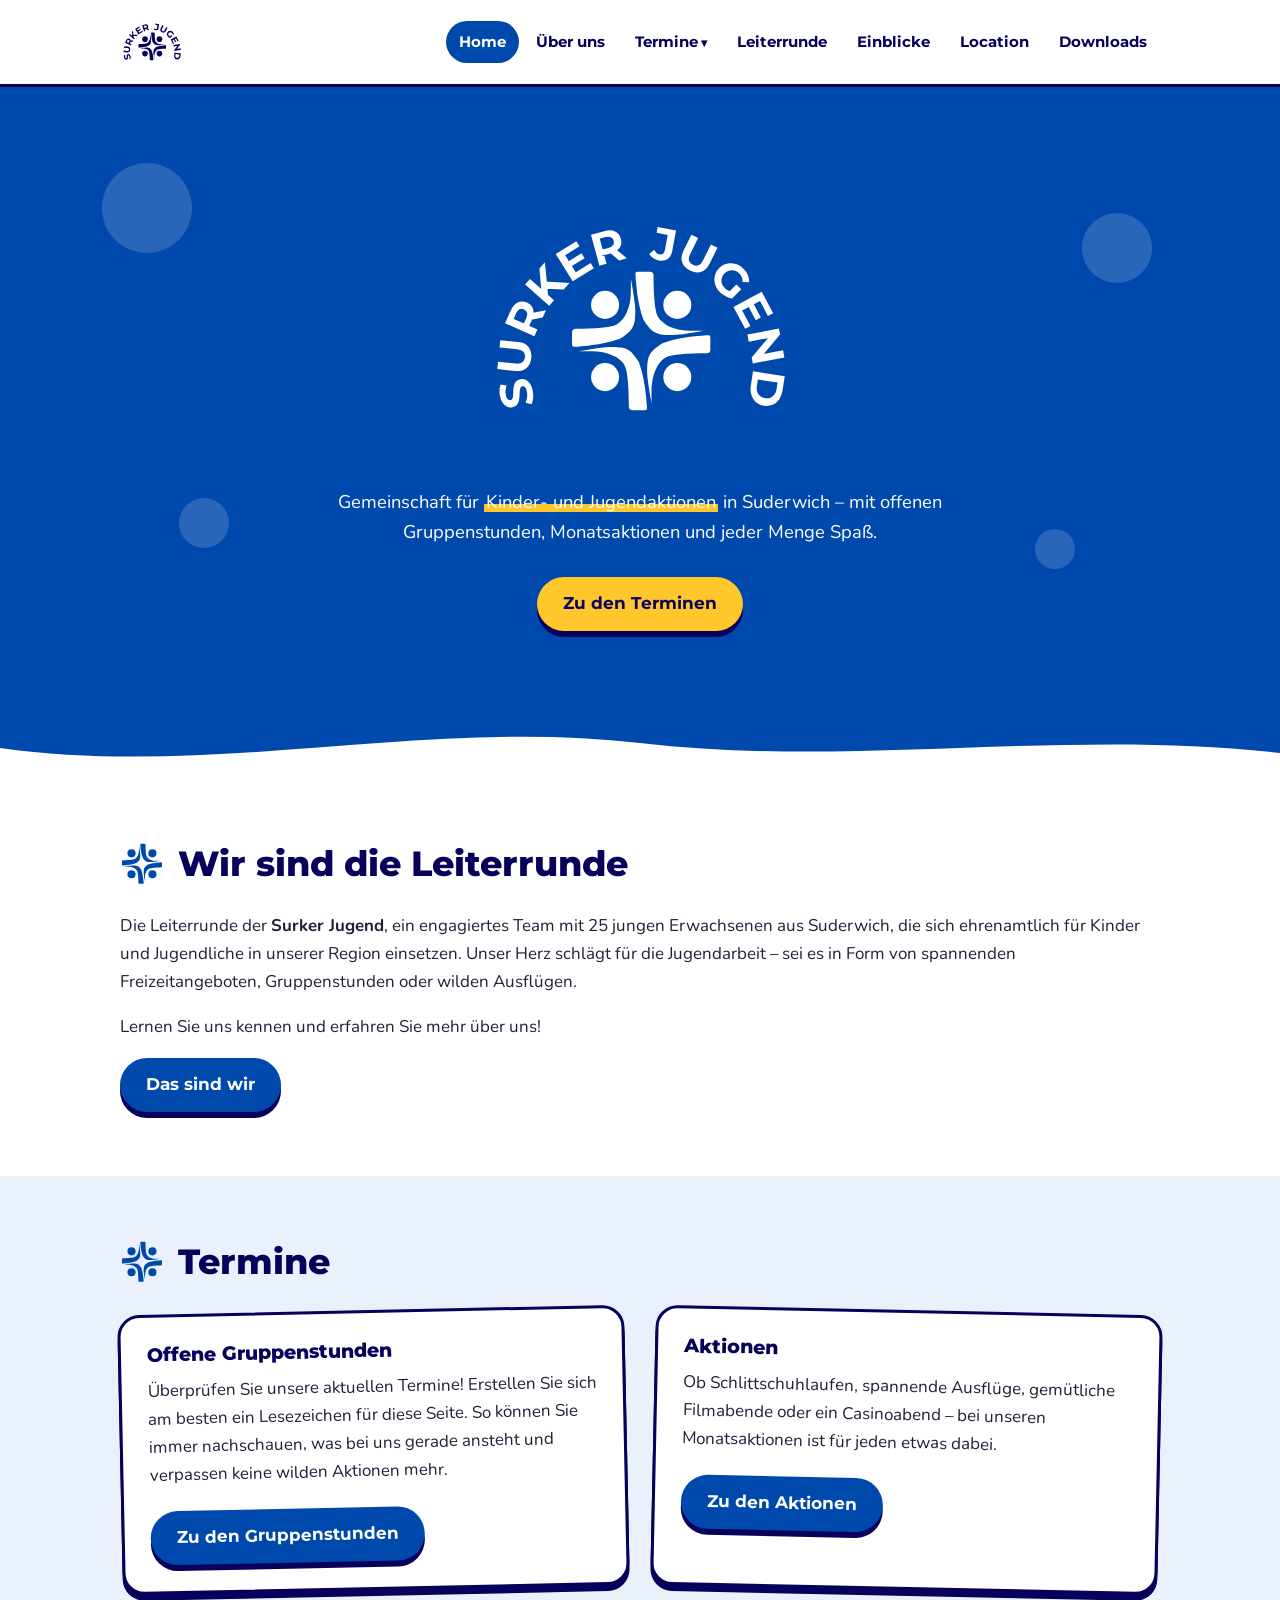
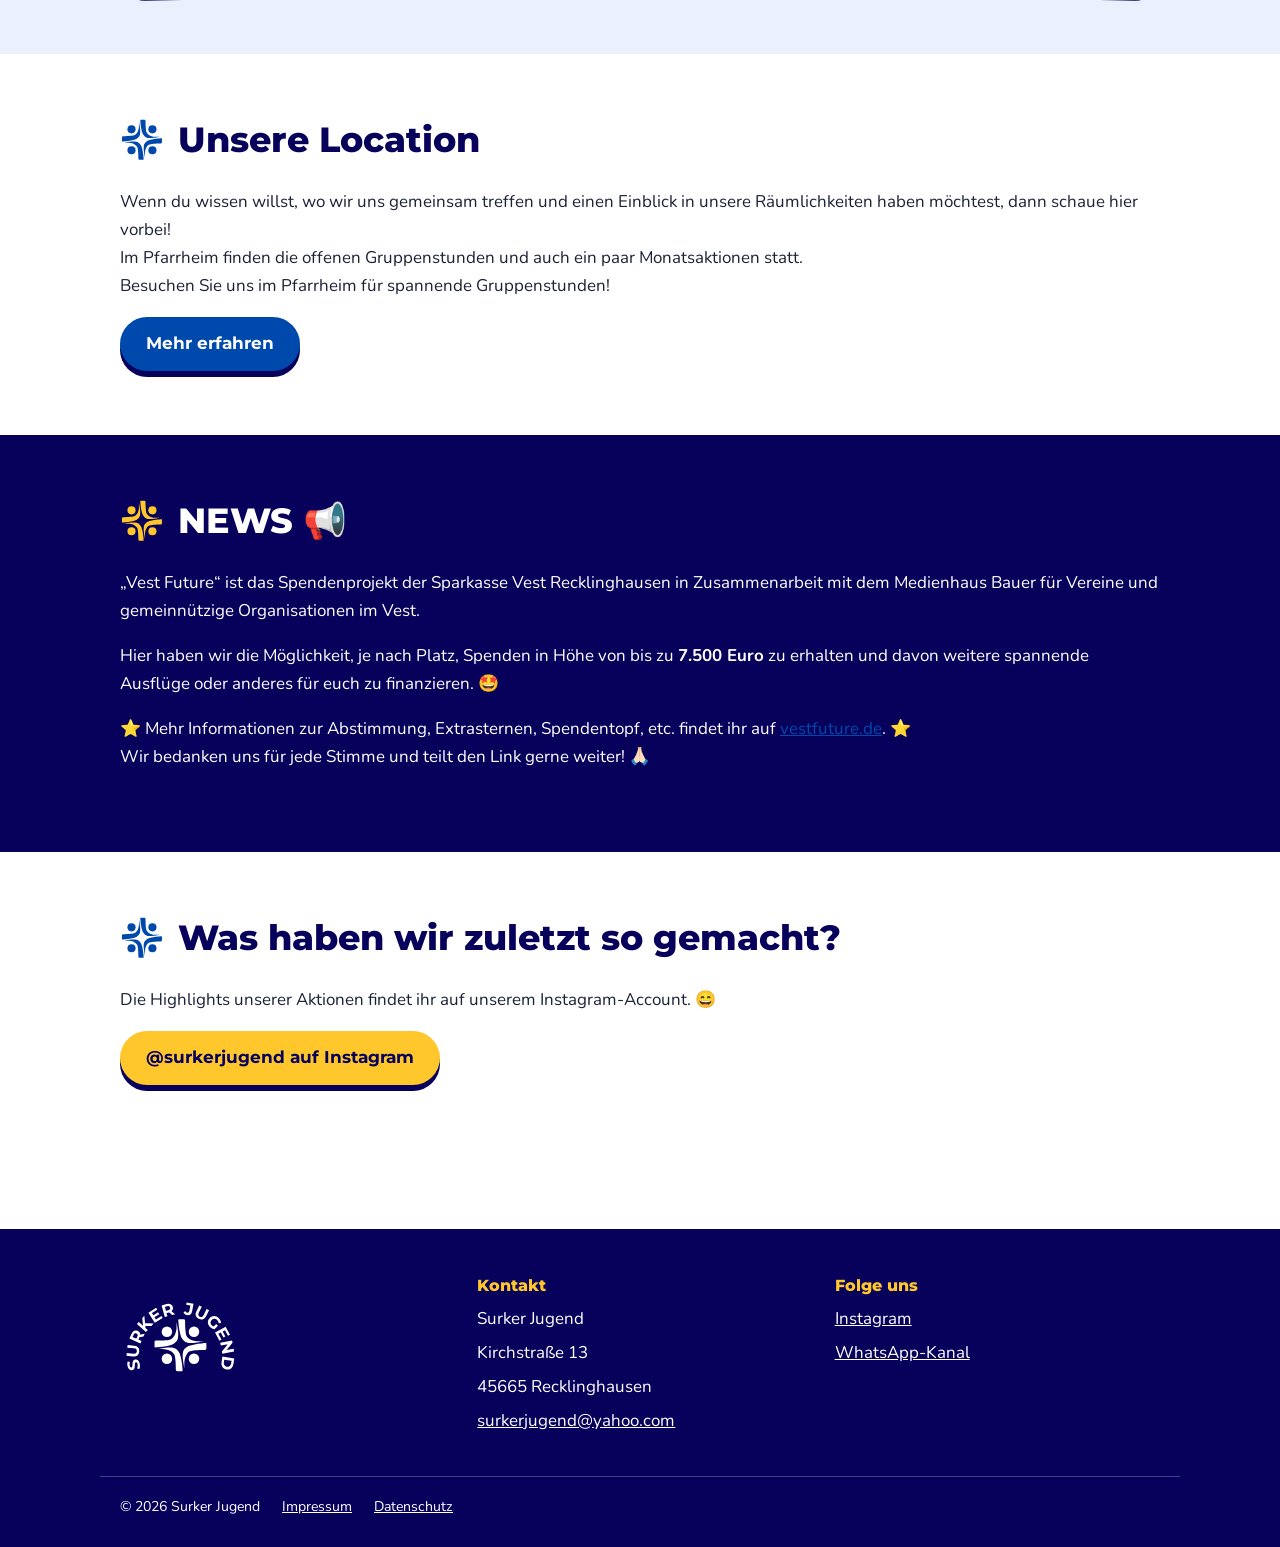
==== index.html @ dc99ed8d "Initial commit: Surker Jugend Website" ====
<!DOCTYPE html>
<html lang="de">
<head>
  <meta charset="UTF-8">
  <meta name="viewport" content="width=device-width, initial-scale=1.0">
  <title>Home | Surker Jugend</title>
  <meta name="description" content="Surker Jugend – Gemeinschaft für Kinder- und Jugendaktionen in Recklinghausen-Suderwich.">
  <link rel="icon" type="image/svg+xml" href="assets/favicon.svg">
  <link rel="stylesheet" href="css/style.css">
</head>
<body>

<header class="kopf">
  <div class="kopf-leiste">
    <a class="logo-link" href="index.html" aria-label="Zur Startseite">
      <img src="assets/logo-dunkelblau.svg" alt="Surker Jugend Logo">
    </a>
    <button class="nav-knopf" aria-expanded="false" aria-controls="hauptnav" aria-label="Menü öffnen">☰</button>
    <nav class="hauptnav" id="hauptnav" aria-label="Hauptnavigation">
      <ul>
      <li><a href="index.html" class="aktiv">Home</a></li>
      <li><a href="ueber-uns.html">Über uns</a></li>
      <li class="hat-unternav">
        <a href="gruppenstunden.html">Termine</a>
        <ul class="unternav">
          <li><a href="gruppenstunden.html">Offene Gruppenstunden</a></li>
          <li><a href="aktionen.html">Aktionen</a></li>
        </ul>
      </li>
      <li><a href="leiterrunde.html">Leiterrunde</a></li>
      <li><a href="einblicke.html">Einblicke</a></li>
      <li><a href="location.html">Location</a></li>
      <li><a href="downloads.html">Downloads</a></li>
      </ul>
    </nav>
  </div>
</header>

<main>

  <section class="held">
    <span class="konfetti" style="width:90px;height:90px;top:12%;left:8%;"></span>
    <span class="konfetti" style="width:50px;height:50px;top:65%;left:14%;animation-delay:1.5s;"></span>
    <span class="konfetti" style="width:70px;height:70px;top:20%;right:10%;animation-delay:0.8s;"></span>
    <span class="konfetti" style="width:40px;height:40px;top:70%;right:16%;animation-delay:2.2s;"></span>
    <img class="held-logo" src="assets/logo-weiss.svg" alt="Surker Jugend">
    <p>Gemeinschaft für <span class="marker">Kinder- und Jugendaktionen</span> in Suderwich – mit offenen Gruppenstunden, Monatsaktionen und jeder Menge Spaß.</p>
    <a class="knopf" href="gruppenstunden.html">Zu den Terminen</a>
  </section>
  <svg class="welle" viewBox="0 0 1440 60" preserveAspectRatio="none" aria-hidden="true">
    <path d="M0,30 C240,60 480,0 720,25 C960,50 1200,10 1440,35 L1440,0 L0,0 Z" fill="#0049ac"/>
  </svg>

  <section class="abschnitt">
    <div class="inhalt">
      <div class="abschnitt-kopf">
        <img class="kreisel" src="assets/symbol-blau.svg" alt="">
        <h2>Wir sind die Leiterrunde</h2>
      </div>
      <p>Die Leiterrunde der <strong>Surker Jugend</strong>, ein engagiertes Team mit 25 jungen Erwachsenen aus Suderwich, die sich ehrenamtlich für Kinder und Jugendliche in unserer Region einsetzen. Unser Herz schlägt für die Jugendarbeit – sei es in Form von spannenden Freizeitangeboten, Gruppenstunden oder wilden Ausflügen.</p>
      <p>Lernen Sie uns kennen und erfahren Sie mehr über uns!</p>
      <a class="knopf knopf--blau" href="leiterrunde.html">Das sind wir</a>
    </div>
  </section>

  <section class="abschnitt abschnitt--himmel">
    <div class="inhalt">
      <div class="abschnitt-kopf">
        <img class="kreisel" src="assets/symbol-blau.svg" alt="">
        <h2>Termine</h2>
      </div>
      <div class="karten">
        <div class="karte karte--gekippt-l">
          <h3>Offene Gruppenstunden</h3>
          <p>Überprüfen Sie unsere aktuellen Termine! Erstellen Sie sich am besten ein Lesezeichen für diese Seite. So können Sie immer nachschauen, was bei uns gerade ansteht und verpassen keine wilden Aktionen mehr.</p>
          <a class="knopf knopf--blau" href="gruppenstunden.html">Zu den Gruppenstunden</a>
        </div>
        <div class="karte karte--gekippt-r">
          <h3>Aktionen</h3>
          <p>Ob Schlittschuhlaufen, spannende Ausflüge, gemütliche Filmabende oder ein Casinoabend – bei unseren Monatsaktionen ist für jeden etwas dabei.</p>
          <a class="knopf knopf--blau" href="aktionen.html">Zu den Aktionen</a>
        </div>
      </div>
    </div>
  </section>

  <section class="abschnitt">
    <div class="inhalt">
      <div class="abschnitt-kopf">
        <img class="kreisel" src="assets/symbol-blau.svg" alt="">
        <h2>Unsere Location</h2>
      </div>
      <p>Wenn du wissen willst, wo wir uns gemeinsam treffen und einen Einblick in unsere Räumlichkeiten haben möchtest, dann schaue hier vorbei!<br>
      Im Pfarrheim finden die offenen Gruppenstunden und auch ein paar Monatsaktionen statt.<br>
      Besuchen Sie uns im Pfarrheim für spannende Gruppenstunden!</p>
      <a class="knopf knopf--blau" href="location.html">Mehr erfahren</a>
    </div>
  </section>

  <section class="abschnitt abschnitt--dunkel">
    <div class="inhalt">
      <div class="abschnitt-kopf">
        <img class="kreisel" src="assets/symbol-gelb.svg" alt="">
        <h2>NEWS 📢</h2>
      </div>
      <p>„Vest Future“ ist das Spendenprojekt der Sparkasse Vest Recklinghausen in Zusammenarbeit mit dem Medienhaus Bauer für Vereine und gemeinnützige Organisationen im Vest.</p>
      <p>Hier haben wir die Möglichkeit, je nach Platz, Spenden in Höhe von bis zu <strong>7.500 Euro</strong> zu erhalten und davon weitere spannende Ausflüge oder anderes für euch zu finanzieren. 🤩</p>
      <p>⭐ Mehr Informationen zur Abstimmung, Extrasternen, Spendentopf, etc. findet ihr auf <a href="https://www.vestfuture.de/" target="_blank" rel="noopener">vestfuture.de</a>. ⭐<br>
      Wir bedanken uns für jede Stimme und teilt den Link gerne weiter! 🙏🏻</p>
    </div>
  </section>

  <section class="abschnitt">
    <div class="inhalt">
      <div class="abschnitt-kopf">
        <img class="kreisel" src="assets/symbol-blau.svg" alt="">
        <h2>Was haben wir zuletzt so gemacht?</h2>
      </div>
      <p>Die Highlights unserer Aktionen findet ihr auf unserem Instagram-Account. 😄</p>
      <a class="knopf" href="https://www.instagram.com/surkerjugend/" target="_blank" rel="noopener">@surkerjugend auf Instagram</a>
    </div>
  </section>

</main>

<footer class="fuss">
  <div class="fuss-inhalt">
    <div>
      <img src="assets/logo-weiss.svg" alt="Surker Jugend Logo">
    </div>
    <div>
      <h3>Kontakt</h3>
      <ul>
        <li>Surker Jugend</li>
        <li>Kirchstraße 13</li>
        <li>45665 Recklinghausen</li>
        <li><a href="mailto:surkerjugend@yahoo.com">surkerjugend@yahoo.com</a></li>
      </ul>
    </div>
    <div>
      <h3>Folge uns</h3>
      <ul>
        <li><a href="https://www.instagram.com/surkerjugend/" target="_blank" rel="noopener">Instagram</a></li>
        <li><a href="https://whatsapp.com/channel/0029VaN1mREEwEk38zkxcT0o" target="_blank" rel="noopener">WhatsApp-Kanal</a></li>
      </ul>
    </div>
  </div>
  <div class="fuss-zeile">
    <span>© 2026 Surker Jugend</span>
    <a href="impressum.html">Impressum</a>
    <a href="datenschutz.html">Datenschutz</a>
  </div>
</footer>

<script src="js/main.js"></script>
</body>
</html>
---- css/style.css ----
/* ==========================================================
   Surker Jugend – Stylesheet
   Farben: Blau #0049ac · Dunkelblau #07015b · Weiß
   Schrift: Montserrat (Überschriften) · Nunito (Fließtext)
   ========================================================== */

/* ---------- Schriften (lokal gehostet, kein CDN) ---------- */
@font-face {
  font-family: 'Nunito';
  src: url('../assets/fonts/nunito-regular.woff2') format('woff2');
  font-weight: 400;
  font-display: swap;
}
@font-face {
  font-family: 'Nunito';
  src: url('../assets/fonts/nunito-bold.woff2') format('woff2');
  font-weight: 700;
  font-display: swap;
}
@font-face {
  font-family: 'Montserrat';
  src: url('../assets/fonts/montserrat-bold.woff2') format('woff2');
  font-weight: 700;
  font-display: swap;
}
@font-face {
  font-family: 'Montserrat';
  src: url('../assets/fonts/montserrat-extrabold.woff2') format('woff2');
  font-weight: 800;
  font-display: swap;
}

/* ---------- Design-Tokens ---------- */
:root {
  --blau: #0049ac;
  --dunkelblau: #07015b;
  --weiss: #ffffff;
  --himmel: #eaf1fc;          /* heller Blauton für Abschnitte */
  --akzent: #ffc72c;          /* Sonnengelb, sparsam eingesetzt */
  --text: #1c2237;
  --radius: 22px;
  --schatten: 0 6px 0 var(--dunkelblau);   /* Sticker-Look */
  --font-display: 'Montserrat', 'Arial Black', sans-serif;
  --font-body: 'Nunito', 'Segoe UI', sans-serif;
  --inhalt-breite: 1080px;
}

/* ---------- Basis ---------- */
*, *::before, *::after { box-sizing: border-box; }

html { scroll-behavior: smooth; }

body {
  margin: 0;
  font-family: var(--font-body);
  font-size: 1.06rem;
  line-height: 1.65;
  color: var(--text);
  background: var(--weiss);
}

h1, h2, h3 {
  font-family: var(--font-display);
  font-weight: 800;
  line-height: 1.15;
  color: var(--dunkelblau);
  margin: 0 0 0.6em;
}
h1 { font-size: clamp(2.1rem, 5vw, 3.2rem); }
h2 { font-size: clamp(1.6rem, 3.5vw, 2.2rem); }
h3 { font-size: 1.2rem; }

p { margin: 0 0 1em; }
a { color: var(--blau); }

img { max-width: 100%; display: block; }

.inhalt {
  max-width: var(--inhalt-breite);
  margin: 0 auto;
  padding: 0 20px;
}

:focus-visible {
  outline: 3px solid var(--akzent);
  outline-offset: 3px;
  border-radius: 4px;
}

/* gelber Marker-Schwung unter Schlüsselwörtern */
.marker {
  background: linear-gradient(transparent 62%, var(--akzent) 62%, var(--akzent) 92%, transparent 92%);
  padding: 0 0.1em;
}

/* ---------- Header & Navigation ---------- */
.kopf {
  position: sticky;
  top: 0;
  z-index: 50;
  background: var(--weiss);
  border-bottom: 3px solid var(--dunkelblau);
}
.kopf-leiste {
  max-width: var(--inhalt-breite);
  margin: 0 auto;
  padding: 10px 20px;
  display: flex;
  align-items: center;
  justify-content: space-between;
  gap: 16px;
}
.logo-link { display: flex; align-items: center; gap: 12px; text-decoration: none; }
.logo-link img { height: 64px; width: auto; }

.hauptnav ul {
  list-style: none;
  margin: 0;
  padding: 0;
  display: flex;
  align-items: center;
  gap: 4px;
}
.hauptnav a {
  display: block;
  padding: 9px 13px;
  font-family: var(--font-display);
  font-weight: 700;
  font-size: 0.92rem;
  text-decoration: none;
  color: var(--dunkelblau);
  border-radius: 999px;
  transition: background 0.15s, color 0.15s;
}
.hauptnav a:hover { background: var(--himmel); }
.hauptnav a.aktiv { background: var(--blau); color: var(--weiss); }

/* Dropdown (Termine) */
.hat-unternav { position: relative; }
.hat-unternav > a::after { content: ' ▾'; font-size: 0.8em; }
.unternav {
  position: absolute;
  top: calc(100% + 6px);
  left: 0;
  min-width: 220px;
  background: var(--weiss);
  border: 3px solid var(--dunkelblau);
  border-radius: 16px;
  box-shadow: var(--schatten);
  padding: 8px !important;
  display: none !important;
  flex-direction: column;
}
.hat-unternav:hover .unternav,
.hat-unternav:focus-within .unternav { display: flex !important; }
.unternav a { border-radius: 10px; }

/* Hamburger (mobil) */
.nav-knopf {
  display: none;
  background: var(--blau);
  color: var(--weiss);
  border: none;
  border-radius: 12px;
  padding: 10px 14px;
  font-size: 1.3rem;
  line-height: 1;
  cursor: pointer;
}

@media (max-width: 880px) {
  .nav-knopf { display: block; }
  .hauptnav {
    position: absolute;
    top: 100%;
    left: 0;
    right: 0;
    background: var(--weiss);
    border-bottom: 3px solid var(--dunkelblau);
    display: none;
    padding: 12px 20px 18px;
  }
  .hauptnav.offen { display: block; }
  .hauptnav ul { flex-direction: column; align-items: stretch; gap: 2px; }
  .hauptnav a { padding: 12px 14px; font-size: 1.05rem; }
  .unternav {
    position: static;
    display: flex !important;
    border: none;
    box-shadow: none;
    padding: 0 0 0 18px !important;
  }
  .hat-unternav > a::after { content: ''; }
}

/* ---------- Hero ---------- */
.held {
  background: var(--blau);
  color: var(--weiss);
  position: relative;
  overflow: hidden;
  text-align: center;
  padding: 72px 20px 88px;
}
.held h1 { color: var(--weiss); margin-bottom: 0.3em; }
.held p {
  max-width: 620px;
  margin: 0 auto 1.6em;
  font-size: 1.15rem;
}
.held-logo {
  width: min(320px, 60vw);
  margin: 0 auto 8px;
}

/* schwebende Deko-Kreise (die "Köpfe" aus dem Logo) */
.konfetti {
  position: absolute;
  border-radius: 50%;
  background: var(--weiss);
  opacity: 0.16;
  animation: schweben 7s ease-in-out infinite;
}
@keyframes schweben {
  0%, 100% { transform: translateY(0); }
  50%       { transform: translateY(-18px); }
}
@media (prefers-reduced-motion: reduce) {
  .konfetti { animation: none; }
  html { scroll-behavior: auto; }
}

/* Wellen-Abschluss unter dem Hero */
.welle { display: block; width: 100%; height: 60px; margin-top: -1px; }

/* ---------- Buttons ---------- */
.knopf {
  display: inline-block;
  font-family: var(--font-display);
  font-weight: 700;
  text-decoration: none;
  padding: 13px 26px;
  border-radius: 999px;
  background: var(--akzent);
  color: var(--dunkelblau);
  box-shadow: var(--schatten);
  transition: transform 0.12s, box-shadow 0.12s;
}
.knopf:hover {
  transform: translateY(-2px);
  box-shadow: 0 8px 0 var(--dunkelblau);
}
.knopf:active {
  transform: translateY(3px);
  box-shadow: 0 3px 0 var(--dunkelblau);
}
.knopf--blau { background: var(--blau); color: var(--weiss); }
.knopf--weiss { background: var(--weiss); color: var(--blau); }

/* ---------- Abschnitte ---------- */
.abschnitt { padding: 64px 0; }
.abschnitt--himmel { background: var(--himmel); }
.abschnitt--dunkel { background: var(--dunkelblau); color: var(--weiss); }
.abschnitt--dunkel h2 { color: var(--weiss); }

/* Abschnittsmarker: kleiner Kreisel + Label */
.abschnitt-kopf {
  display: flex;
  align-items: center;
  gap: 14px;
  margin-bottom: 26px;
}
.kreisel {
  width: 44px;
  height: 44px;
  flex-shrink: 0;
  color: var(--blau);
  transition: transform 0.6s ease;
}
.abschnitt-kopf:hover .kreisel { transform: rotate(90deg); }
.abschnitt--dunkel .kreisel { color: var(--akzent); }
.abschnitt-kopf h2 { margin: 0; }

/* ---------- Karten ---------- */
.karten {
  display: grid;
  gap: 26px;
  grid-template-columns: repeat(auto-fit, minmax(270px, 1fr));
}
.karte {
  background: var(--weiss);
  border: 3px solid var(--dunkelblau);
  border-radius: var(--radius);
  box-shadow: var(--schatten);
  padding: 26px;
  transition: transform 0.18s;
}
.karte:hover { transform: translateY(-4px) rotate(0deg) !important; }
.karte--gekippt-l { transform: rotate(-1.2deg); }
.karte--gekippt-r { transform: rotate(1.2deg); }
.karte h3 { margin-top: 0; }
.karte .knopf { margin-top: 6px; }

/* ---------- Termin-Listen ---------- */
.termin-liste {
  list-style: none;
  margin: 0;
  padding: 0;
}
.termin-liste li {
  display: flex;
  align-items: baseline;
  gap: 14px;
  padding: 11px 4px;
  border-bottom: 2px dashed color-mix(in srgb, var(--blau) 25%, transparent);
}
.termin-liste li:last-child { border-bottom: none; }
.termin-datum {
  font-family: var(--font-display);
  font-weight: 700;
  color: var(--blau);
  white-space: nowrap;
  min-width: 105px;
}

/* ---------- Team (Leiterrunde) ---------- */
.team {
  display: grid;
  gap: 24px;
  grid-template-columns: repeat(auto-fill, minmax(230px, 1fr));
}
.leiter {
  background: var(--weiss);
  border: 3px solid var(--dunkelblau);
  border-radius: var(--radius);
  box-shadow: var(--schatten);
  padding: 22px;
  text-align: center;
}
.team .leiter:nth-child(odd)  { transform: rotate(-1deg); }
.team .leiter:nth-child(even) { transform: rotate(1deg); }
.leiter:hover { transform: rotate(0deg); }
.avatar {
  width: 96px;
  height: 96px;
  border-radius: 50%;
  margin: 0 auto 12px;
  display: flex;
  align-items: center;
  justify-content: center;
  font-family: var(--font-display);
  font-weight: 800;
  font-size: 2rem;
  color: var(--weiss);
  background: var(--blau);
}
.leiter:nth-child(3n) .avatar { background: var(--dunkelblau); }
.leiter:nth-child(3n+2) .avatar { background: var(--akzent); color: var(--dunkelblau); }
.avatar img { width: 100%; height: 100%; object-fit: cover; border-radius: 50%; }
.leiter h3 { margin-bottom: 8px; }
.leiter dl { margin: 0; font-size: 0.92rem; text-align: left; }
.leiter dt {
  font-weight: 700;
  color: var(--blau);
  margin-top: 7px;
  font-size: 0.78rem;
  text-transform: uppercase;
  letter-spacing: 0.04em;
}
.leiter dd { margin: 0; }

/* ---------- Galerie (Einblicke) ---------- */
.galerie {
  display: grid;
  gap: 16px;
  grid-template-columns: repeat(auto-fill, minmax(240px, 1fr));
}
.galerie figure {
  margin: 0;
  border: 3px solid var(--dunkelblau);
  border-radius: var(--radius);
  overflow: hidden;
  background: var(--himmel);
  aspect-ratio: 4 / 3;
  display: flex;
  align-items: center;
  justify-content: center;
  color: var(--blau);
  font-weight: 700;
}
.galerie img { width: 100%; height: 100%; object-fit: cover; }

/* ---------- Footer ---------- */
.fuss {
  background: var(--dunkelblau);
  color: var(--weiss);
  padding: 48px 0 28px;
  margin-top: 80px;
}
.fuss-inhalt {
  max-width: var(--inhalt-breite);
  margin: 0 auto;
  padding: 0 20px;
  display: grid;
  gap: 32px;
  grid-template-columns: repeat(auto-fit, minmax(220px, 1fr));
  align-items: start;
}
.fuss img { height: 120px; width: auto; }
.fuss a { color: var(--weiss); }
.fuss h3 { color: var(--akzent); font-size: 1rem; }
.fuss ul { list-style: none; margin: 0; padding: 0; }
.fuss li { margin-bottom: 6px; }
.fuss-zeile {
  max-width: var(--inhalt-breite);
  margin: 36px auto 0;
  padding: 18px 20px 0;
  border-top: 1px solid rgba(255, 255, 255, 0.25);
  font-size: 0.88rem;
  display: flex;
  flex-wrap: wrap;
  gap: 8px 22px;
}
.fuss-zeile a { color: var(--weiss); }

/* ---------- Sonstiges ---------- */
.hinweis {
  background: var(--himmel);
  border-left: 6px solid var(--akzent);
  border-radius: 0 14px 14px 0;
  padding: 14px 18px;
  margin: 1.2em 0;
}

.rechtstext h2 { margin-top: 1.6em; font-size: 1.25rem; }
.rechtstext h3 { margin-top: 1.2em; }

.seiten-kopf {
  background: var(--blau);
  color: var(--weiss);
  text-align: center;
  padding: 52px 20px;
}
.seiten-kopf h1 { color: var(--weiss); margin: 0; }
.seiten-kopf p { max-width: 640px; margin: 0.8em auto 0; font-size: 1.1rem; }
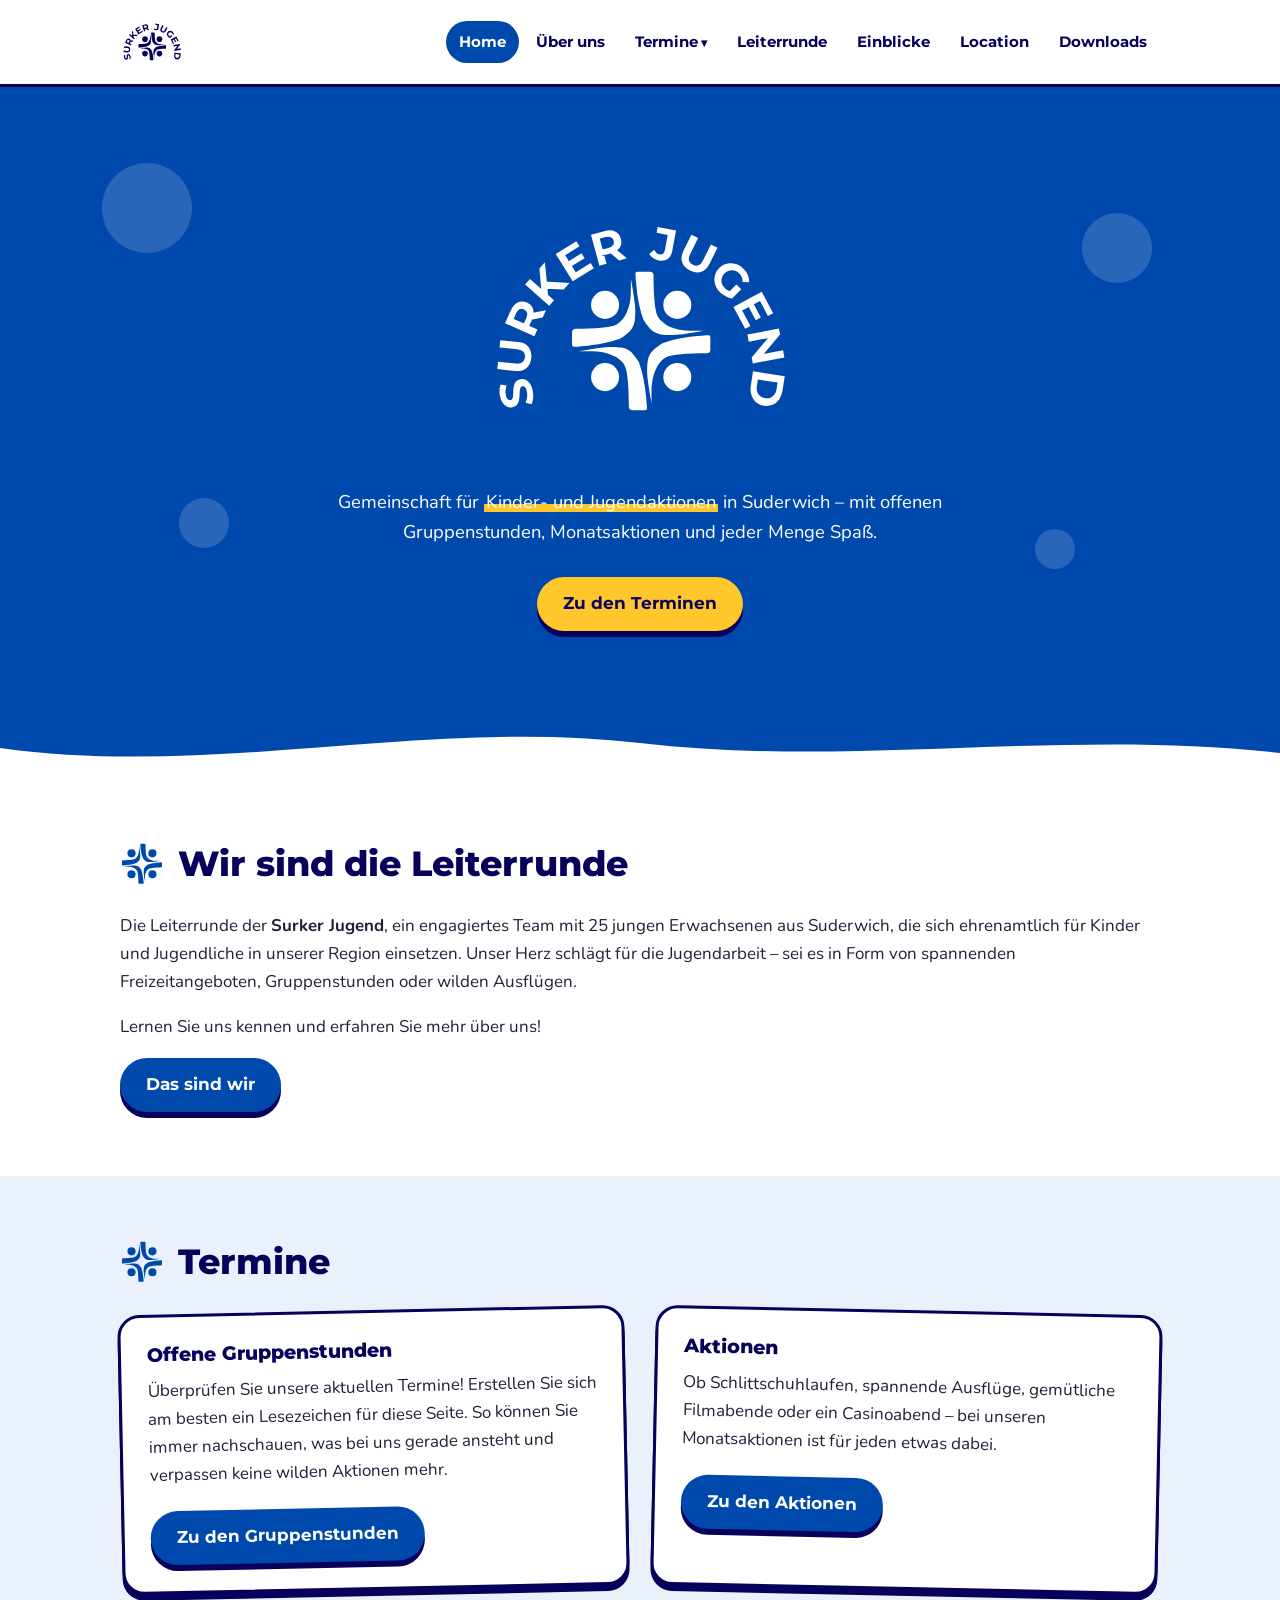
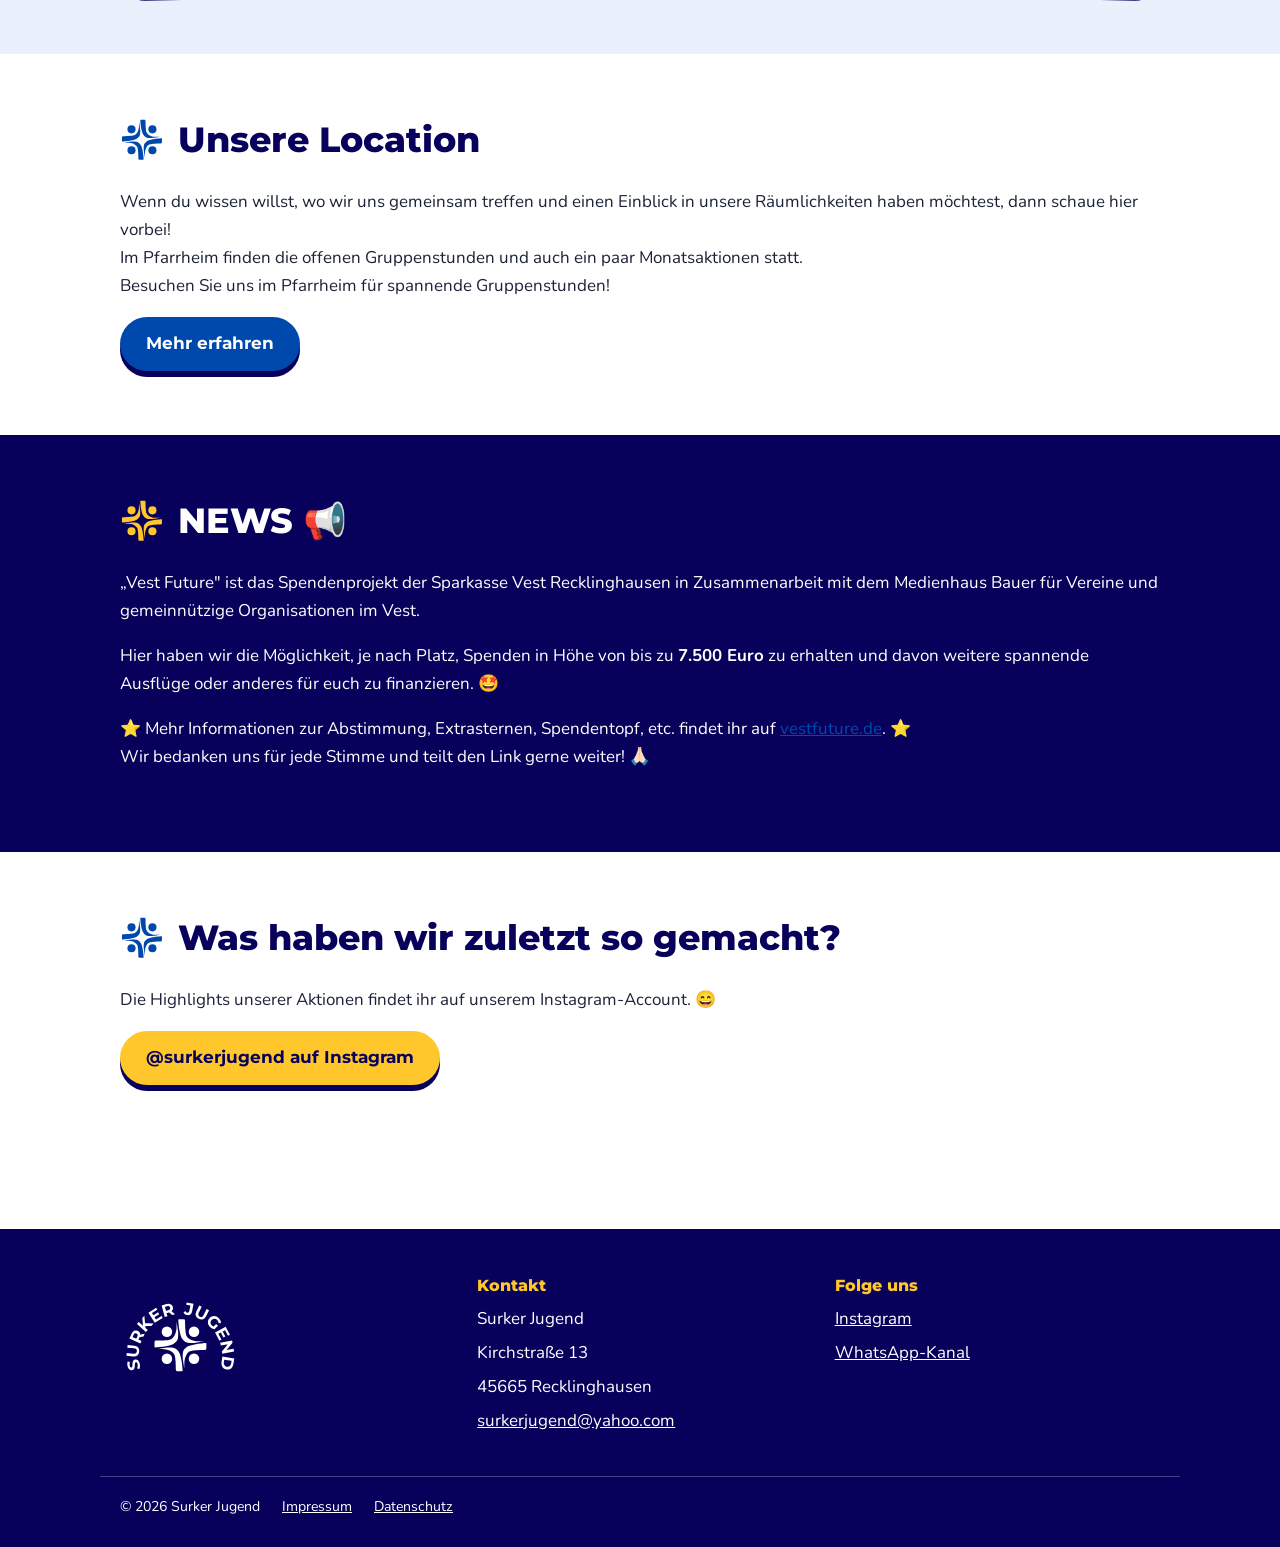
==== commit 5c06b358: "News modular: News-Abschnitt in index.html zur Hülle umgebaut" ====
--- a/index.html
+++ b/index.html
@@ -103,10 +103,9 @@
         <img class="kreisel" src="assets/symbol-gelb.svg" alt="">
         <h2>NEWS 📢</h2>
       </div>
-      <p>„Vest Future“ ist das Spendenprojekt der Sparkasse Vest Recklinghausen in Zusammenarbeit mit dem Medienhaus Bauer für Vereine und gemeinnützige Organisationen im Vest.</p>
-      <p>Hier haben wir die Möglichkeit, je nach Platz, Spenden in Höhe von bis zu <strong>7.500 Euro</strong> zu erhalten und davon weitere spannende Ausflüge oder anderes für euch zu finanzieren. 🤩</p>
-      <p>⭐ Mehr Informationen zur Abstimmung, Extrasternen, Spendentopf, etc. findet ihr auf <a href="https://www.vestfuture.de/" target="_blank" rel="noopener">vestfuture.de</a>. ⭐<br>
-      Wir bedanken uns für jede Stimme und teilt den Link gerne weiter! 🙏🏻</p>
+      <!-- Der News-Text wird aus data/news.json geladen (siehe js/news.js)
+           und über das CMS bearbeitet – hier bitte nicht von Hand editieren. -->
+      <div id="news-text"></div>
     </div>
   </section>
 
@@ -153,5 +152,6 @@
 </footer>
 
 <script src="js/main.js"></script>
+<script src="js/news.js"></script>
 </body>
 </html>
--- a/css/style.css
+++ b/css/style.css
@@ -153,6 +153,16 @@
 }
 .hat-unternav:hover .unternav,
 .hat-unternav:focus-within .unternav { display: flex !important; }
+/* unsichtbare Brücke über die 6px-Lücke, damit der Hover beim
+   Bewegen vom Link zum Dropdown nicht abreißt */
+.unternav::before {
+  content: '';
+  position: absolute;
+  top: -12px;
+  left: 0;
+  right: 0;
+  height: 12px;
+}
 .unternav a { border-radius: 10px; }
 
 /* Hamburger (mobil) */
@@ -301,6 +311,19 @@
 .karte h3 { margin-top: 0; }
 .karte .knopf { margin-top: 6px; }
 
+/* Optionaler Bild-Streifen oben in einer Aktions-Karte.
+   Die negativen Ränder heben das 26px-Padding der Karte auf, damit das
+   Bild bündig über die volle Breite läuft und oben mit den runden Ecken
+   abschließt. Das Bild wird IMMER komplett gezeigt (nicht zugeschnitten),
+   egal ob Hoch- oder Querformat – die Karte passt ihre Höhe ans Bild an. */
+.aktion-bild {
+  margin: -26px -26px 18px;
+  border-radius: calc(var(--radius) - 3px) calc(var(--radius) - 3px) 0 0;
+  overflow: hidden;
+  background: var(--himmel);
+}
+.aktion-bild img { width: 100%; height: auto; display: block; }
+
 /* ---------- Termin-Listen ---------- */
 .termin-liste {
   list-style: none;
@@ -326,8 +349,8 @@
 /* ---------- Team (Leiterrunde) ---------- */
 .team {
   display: grid;
-  gap: 24px;
-  grid-template-columns: repeat(auto-fill, minmax(230px, 1fr));
+  gap: 26px;
+  grid-template-columns: repeat(auto-fill, minmax(290px, 1fr));
 }
 .leiter {
   background: var(--weiss);
@@ -340,23 +363,34 @@
 .team .leiter:nth-child(odd)  { transform: rotate(-1deg); }
 .team .leiter:nth-child(even) { transform: rotate(1deg); }
 .leiter:hover { transform: rotate(0deg); }
-.avatar {
-  width: 96px;
-  height: 96px;
-  border-radius: 50%;
-  margin: 0 auto 12px;
-  display: flex;
+/* Foto-Fläche: zeigt Platzhalter, bis ein <img> eingefügt wird */
+.leiter-foto {
+  width: 100%;
+  aspect-ratio: 1 / 1;
+  border-radius: 16px;
+  margin-bottom: 14px;
+  overflow: hidden;
+  display: flex;
+  flex-direction: column;
   align-items: center;
   justify-content: center;
+  gap: 4px;
+  background: var(--himmel);
+  color: var(--blau);
+}
+.leiter:nth-child(3n) .leiter-foto { color: var(--dunkelblau); }
+.leiter-initial {
   font-family: var(--font-display);
   font-weight: 800;
-  font-size: 2rem;
-  color: var(--weiss);
-  background: var(--blau);
-}
-.leiter:nth-child(3n) .avatar { background: var(--dunkelblau); }
-.leiter:nth-child(3n+2) .avatar { background: var(--akzent); color: var(--dunkelblau); }
-.avatar img { width: 100%; height: 100%; object-fit: cover; border-radius: 50%; }
+  font-size: 4rem;
+  line-height: 1;
+}
+.leiter-foto-hinweis {
+  font-size: 0.85rem;
+  font-weight: 700;
+  opacity: 0.65;
+}
+.leiter-foto img { width: 100%; height: 100%; object-fit: cover; }
 .leiter h3 { margin-bottom: 8px; }
 .leiter dl { margin: 0; font-size: 0.92rem; text-align: left; }
 .leiter dt {
@@ -372,23 +406,36 @@
 /* ---------- Galerie (Einblicke) ---------- */
 .galerie {
   display: grid;
-  gap: 16px;
+  gap: 22px;
   grid-template-columns: repeat(auto-fill, minmax(240px, 1fr));
-}
+  align-items: start;   /* Kacheln oben bündig, auch bei unterschiedlich langem Text */
+}
+/* Eine Galerie-Kachel: Bild oben, optionale Beschreibung darunter. */
 .galerie figure {
   margin: 0;
   border: 3px solid var(--dunkelblau);
   border-radius: var(--radius);
   overflow: hidden;
+  background: var(--weiss);
+  box-shadow: var(--schatten);
+  transition: transform 0.18s;
+}
+.galerie figure:hover { transform: translateY(-4px); }
+/* Die Bildfläche behält ein einheitliches 4:3-Format fürs gleichmäßige Raster.
+   Das Bild wird formatfüllend zugeschnitten (object-fit: cover). */
+.galerie-bild {
+  aspect-ratio: 4 / 3;
   background: var(--himmel);
-  aspect-ratio: 4 / 3;
-  display: flex;
-  align-items: center;
-  justify-content: center;
-  color: var(--blau);
-  font-weight: 700;
-}
-.galerie img { width: 100%; height: 100%; object-fit: cover; }
+  overflow: hidden;
+}
+.galerie-bild img { width: 100%; height: 100%; object-fit: cover; display: block; }
+/* Optionale Beschreibung unter dem Bild. */
+.galerie figcaption {
+  padding: 12px 16px 16px;
+  font-size: 0.92rem;
+  line-height: 1.45;
+  color: var(--text);
+}
 
 /* ---------- Footer ---------- */
 .fuss {
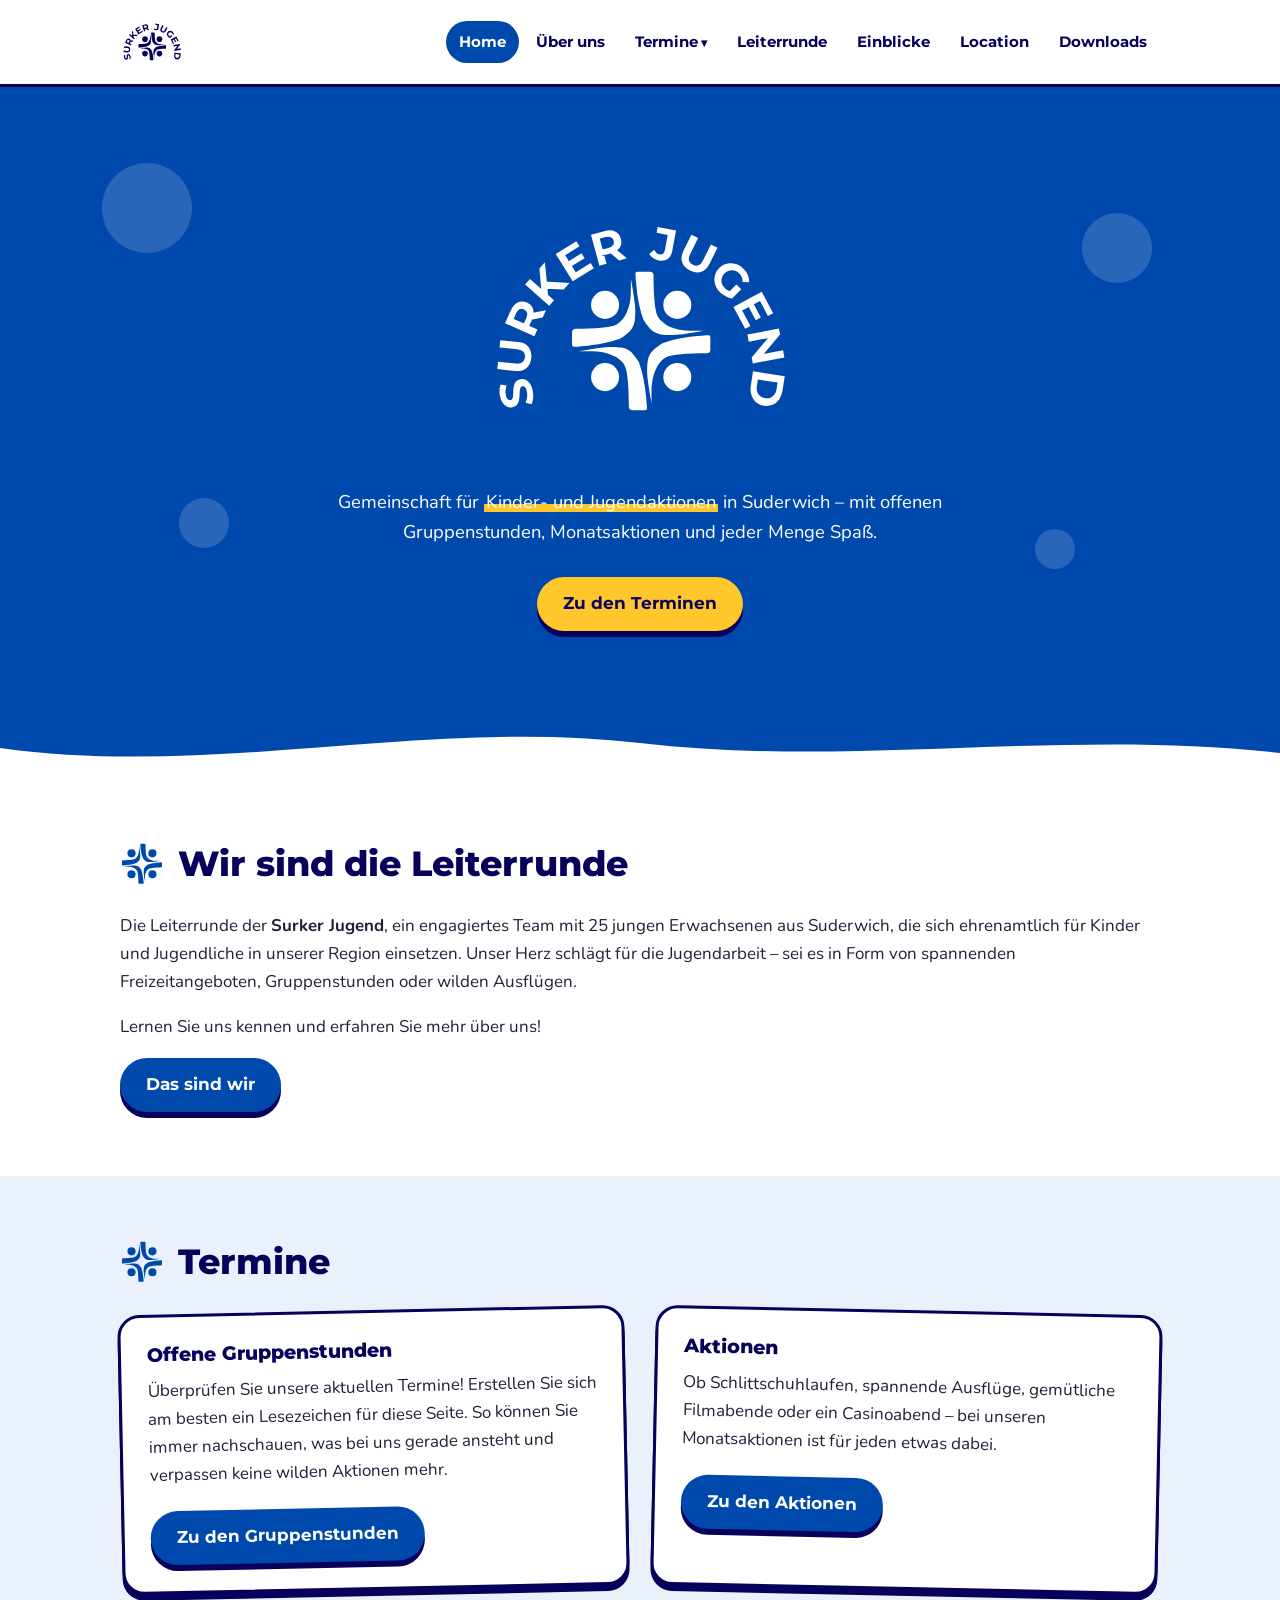
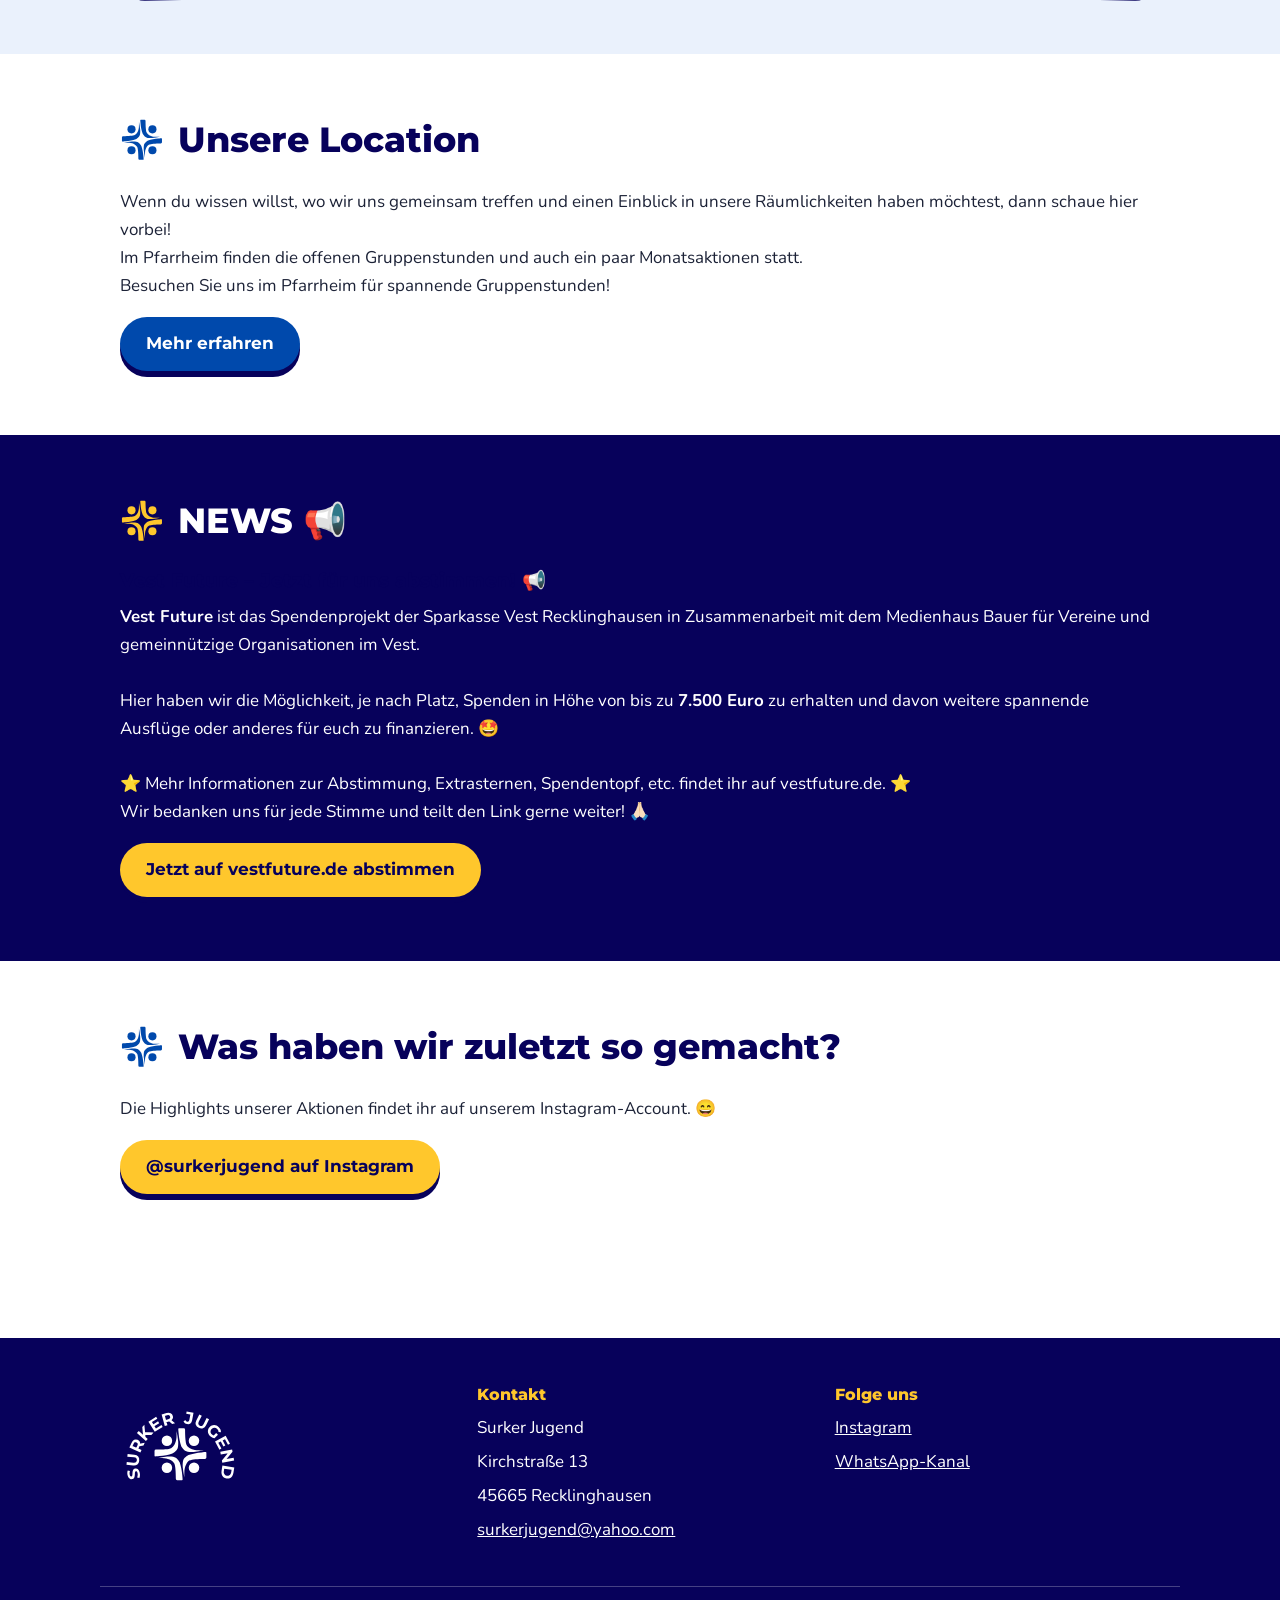
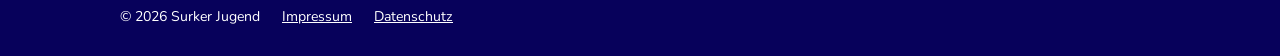
==== commit 27e7f0b6: "feat: News-Sektion modular (data/news.json, js/news.js, CMS-Collection)" ====
--- a/index.html
+++ b/index.html
@@ -97,15 +97,17 @@
     </div>
   </section>
 
-  <section class="abschnitt abschnitt--dunkel">
+  <!-- NEWS-Abschnitt: Inhalt kommt aus data/news.json via js/news.js -->
+  <!-- Das id="news-abschnitt" braucht news.js, um den Abschnitt bei -->
+  <!-- leerer News-Liste komplett auszublenden.                        -->
+  <section class="abschnitt abschnitt--dunkel" id="news-abschnitt">
     <div class="inhalt">
       <div class="abschnitt-kopf">
         <img class="kreisel" src="assets/symbol-gelb.svg" alt="">
         <h2>NEWS 📢</h2>
       </div>
-      <!-- Der News-Text wird aus data/news.json geladen (siehe js/news.js)
-           und über das CMS bearbeitet – hier bitte nicht von Hand editieren. -->
-      <div id="news-text"></div>
+      <!-- Hier werden die News-Karten per JavaScript eingefügt -->
+      <div id="news-container"></div>
     </div>
   </section>
 
